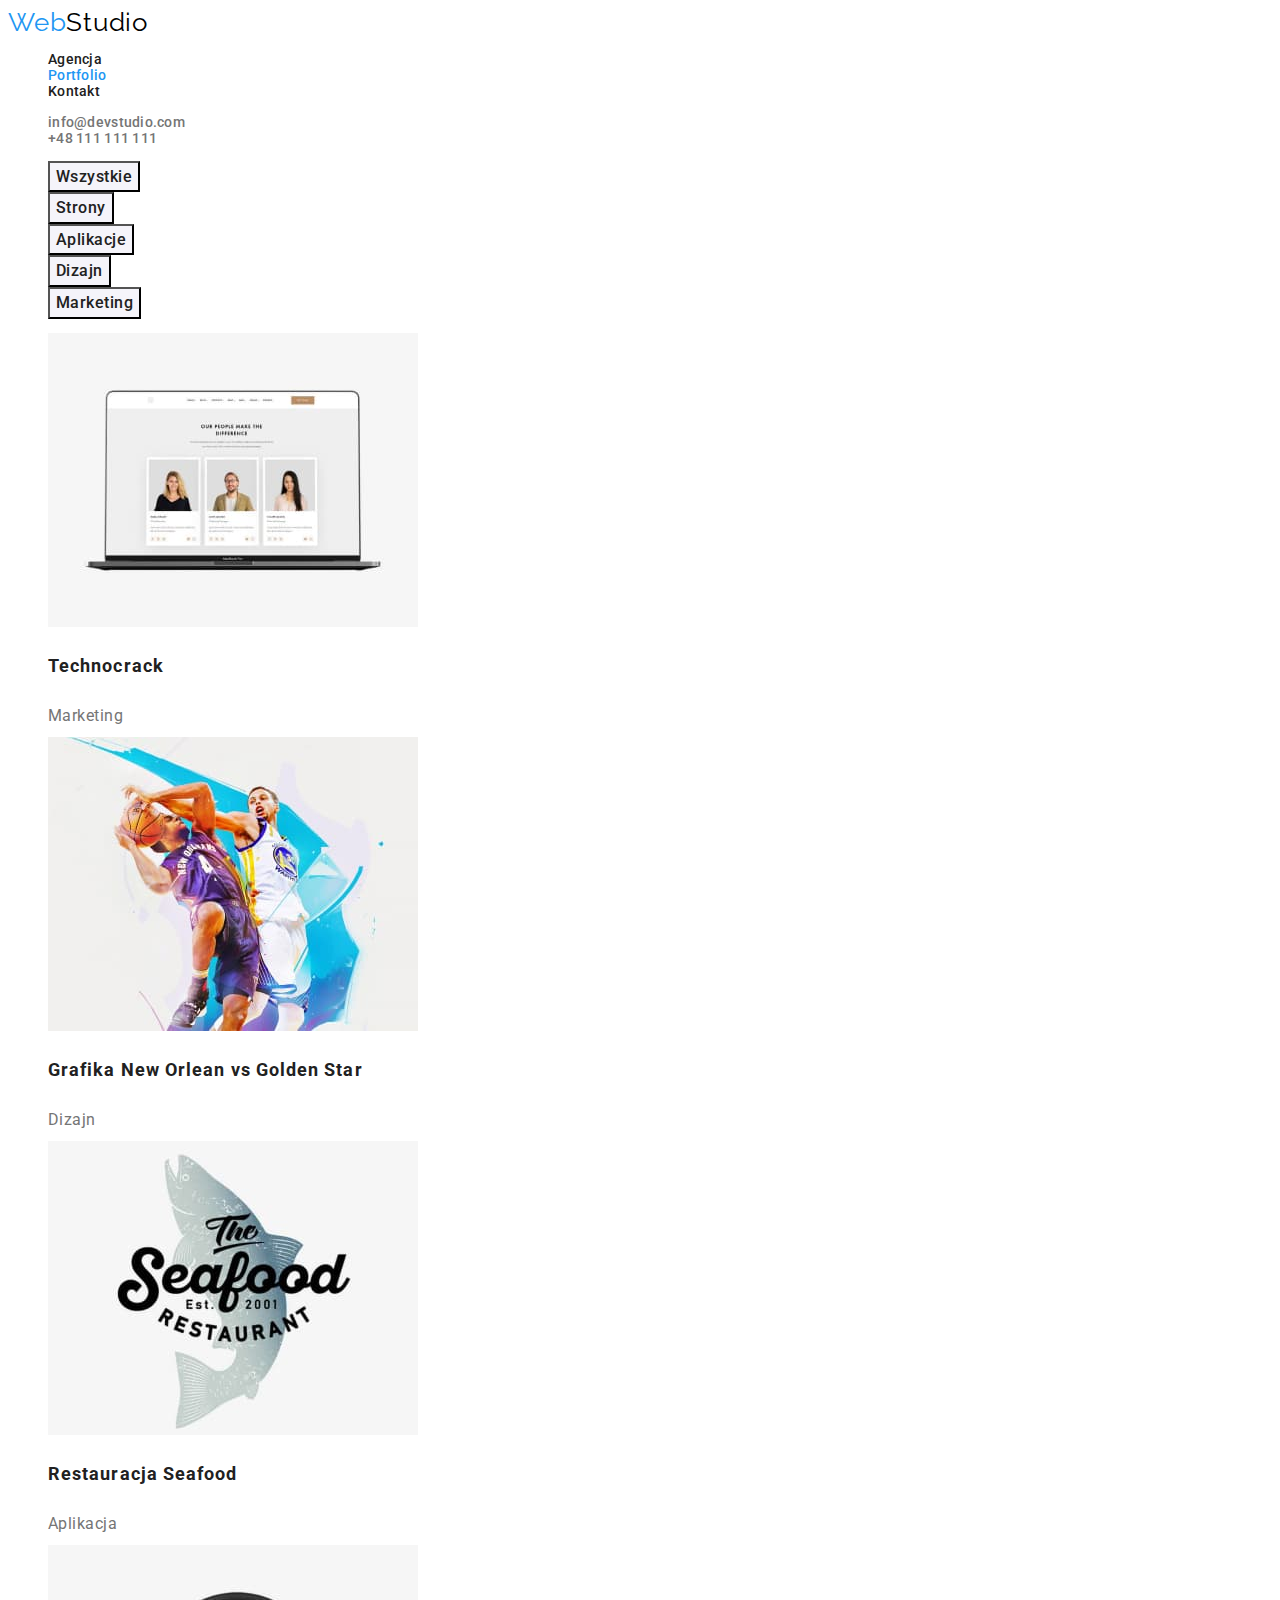
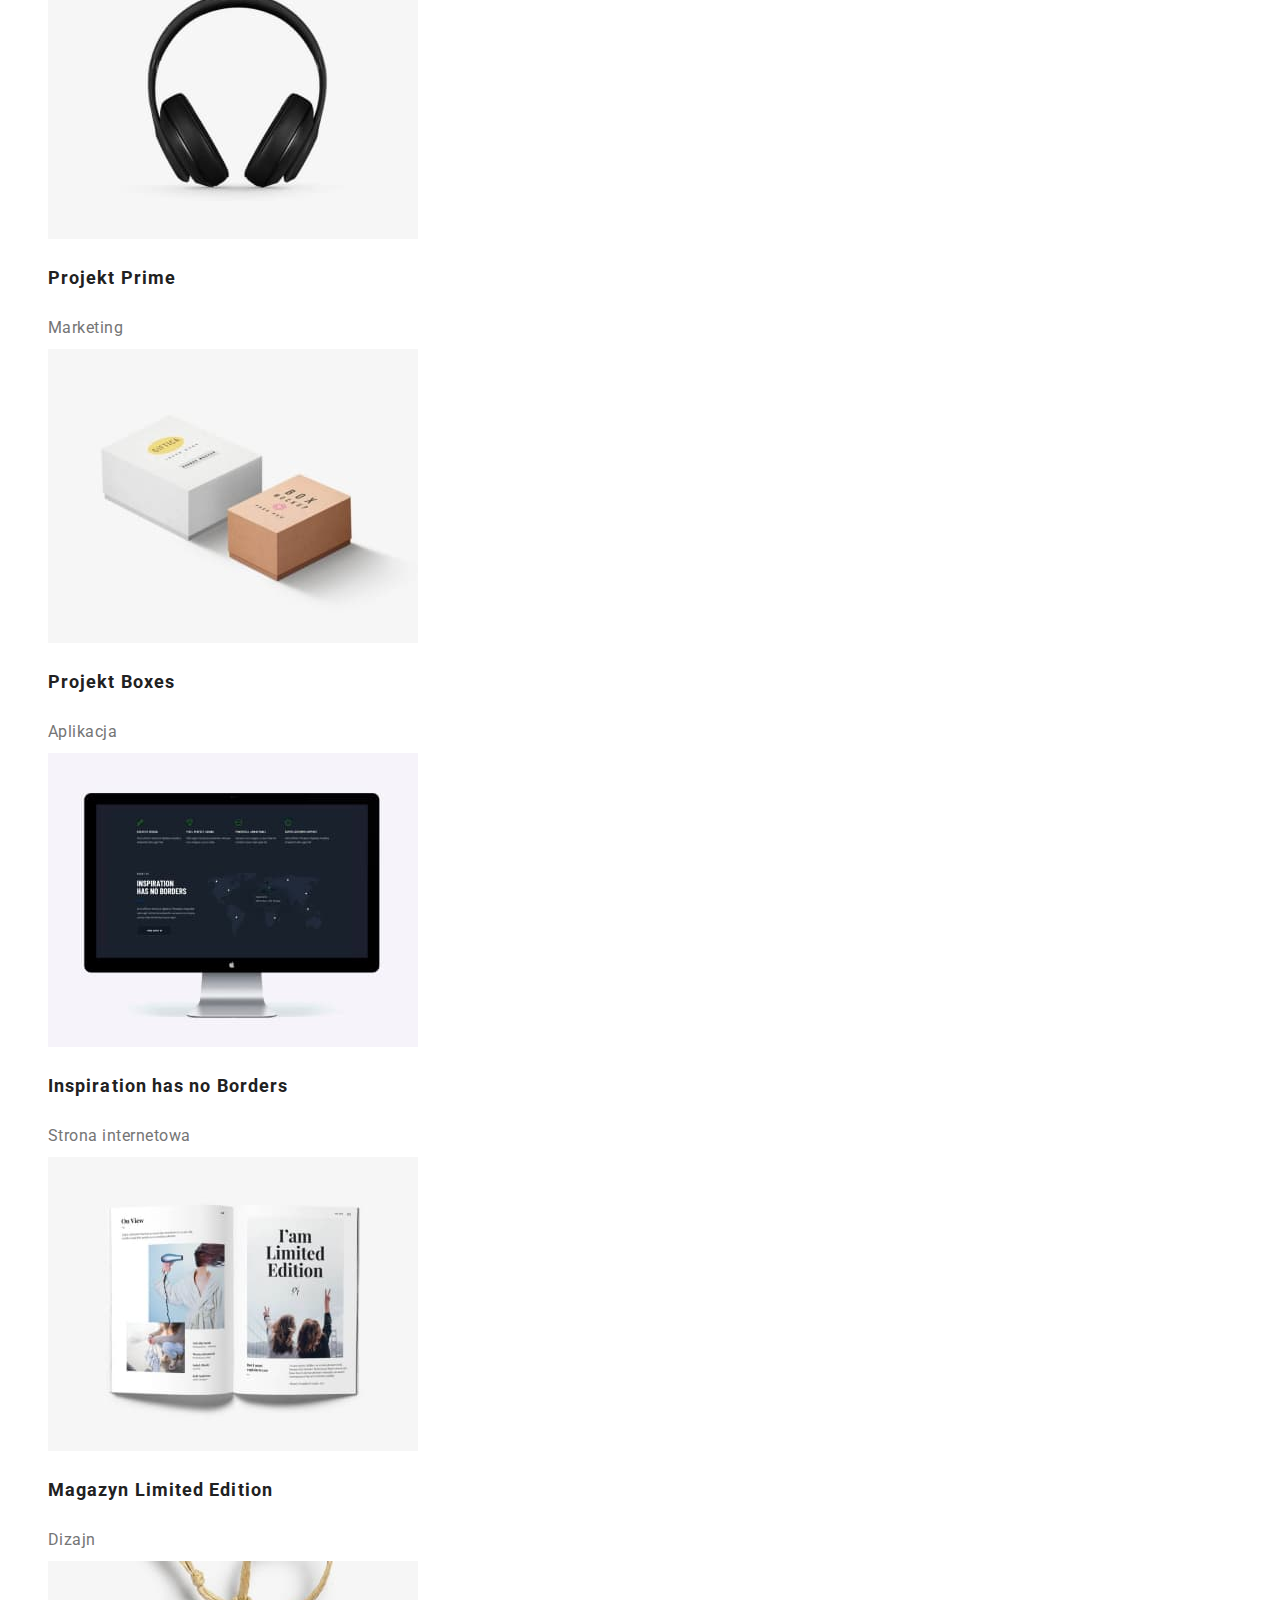
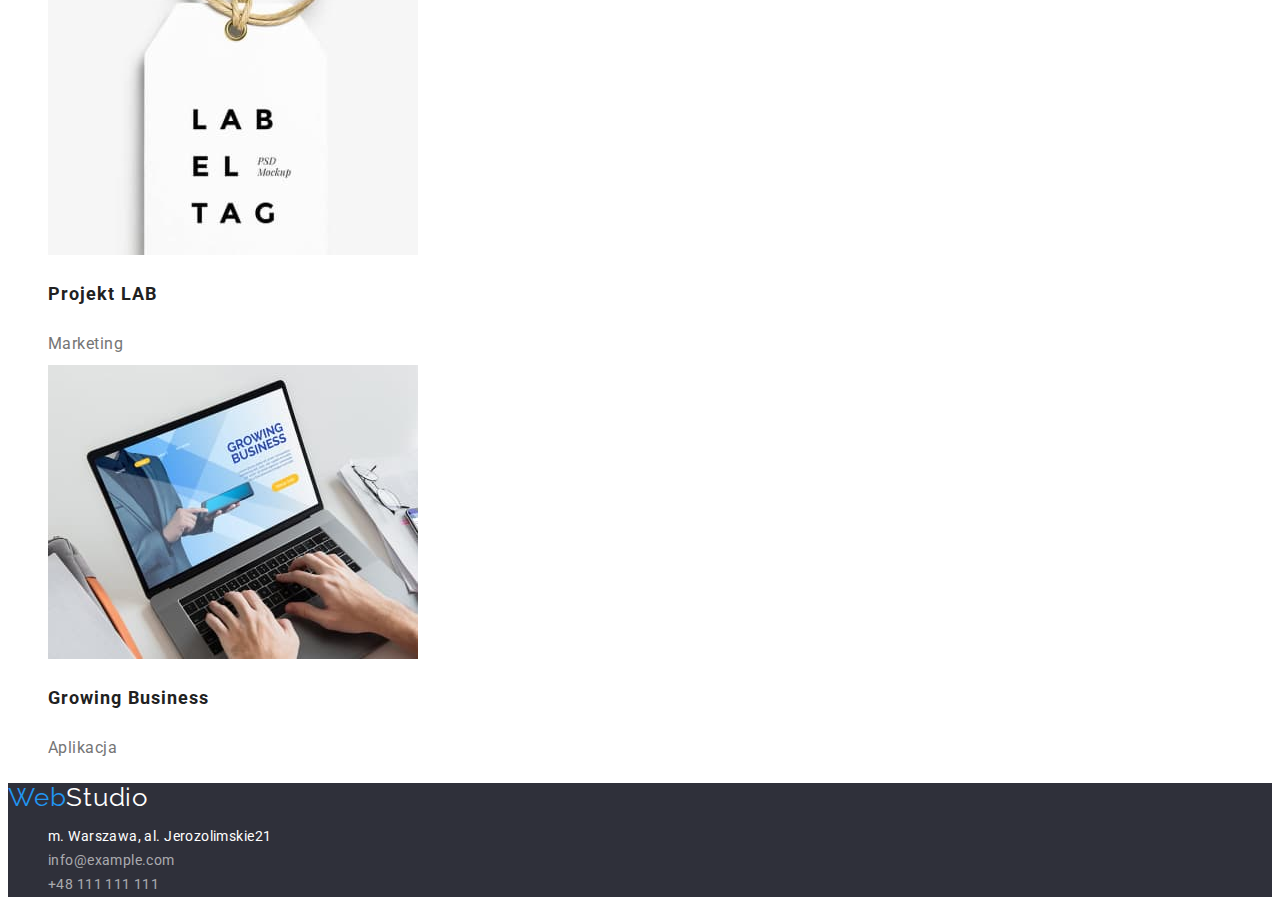
==== portfolio.html @ 355931dd "e" ====
<!DOCTYPE html>
<html lang="pl">
  <head>
    <meta charset="UTF-8" />
    <meta http-equiv="X-UA-Compatible" content="IE=edge" />
    <meta name="viewport" content="width=device-width, initial-scale=1.0" />
    <title>Portfolio</title>
    <link rel="preconnect" href="https://fonts.googleapis.com" />
    <link rel="preconnect" href="https://fonts.gstatic.com" crossorigin />
    <link
      href="https://fonts.googleapis.com/css2?family=Koulen&family=Montserrat:wght@400;700&family=Nothing+You+Could+Do&family=Raleway:wght@700&family=Roboto:wght@400;500;700;900&display=swap"
      rel="stylesheet"
    />
    <link href="./css/styles.css" rel="stylesheet" />
  </head>
  <body>
    <header>
      <a class="links" href="./index.html"
        ><span class="main-card part-one">Web</span
        ><span class="main-card part-two">Studio</span></a
      >
      <nav>
        <ul>
          <li class="list-item">
            <a class="links pages" href="./index.html">Agencja</a>
          </li>
          <li class="list-item">
            <a class="links agency" href="./portfolio.html">Portfolio</a>
          </li>
          <li class="list-item">
            <a class="links pages" href="#">Kontakt</a>
          </li>
        </ul>
      </nav>
      <ul>
        <li class="list-item">
          <a class="links contacts" href="mailto:info@devstudio.com"
            >info@devstudio.com</a
          >
        </li>
        <li class="list-item">
          <a class="links contacts" href="tel:+48111111111">+48 111 111 111</a>
        </li>
      </ul>
    </header>
    <main>
      <h1 class="visually-hidden">WebStudio</h1>
      <section>
        <ul>
          <li class="list-item">
            <button class="secondary-button text" type="button">
              Wszystkie
            </button>
          </li>
          <li class="list-item">
            <button class="secondary-button text" type="button">Strony</button>
          </li>
          <li class="list-item">
            <button class="secondary-button text" type="button">
              Aplikacje
            </button>
          </li>
          <li class="list-item">
            <button class="secondary-button text" type="button">Dizajn</button>
          </li>
          <li class="list-item">
            <button class="secondary-button text" type="button">
              Marketing
            </button>
          </li>
        </ul>

        <ul>
          <li class="secondary-item list-item">
            <img src="./images/IT1.jpg" alt="Laptop" width="370" />
            <h3 class="secondary-description">Technocrack</h3>
            <p class="page-name">Marketing</p>
          </li>
          <li class="secondary-item list-item">
            <img src="./images/IT2.jpg" alt="Koszykarze" width="370" />
            <h3 class="secondary-description">
              Grafika New Orlean vs Golden Star
            </h3>
            <p class="page-name">Dizajn</p>
          </li>
          <li class="secondary-item list-item">
            <img src="./images/IT3.jpg" alt="Logo restauracji" width="370" />
            <h3 class="secondary-description">Restauracja Seafood</h3>
            <p class="page-name">Aplikacja</p>
          </li>
          <li class="secondary-item list-item">
            <img src="./images/IT4.jpg" alt="Słuchawki" width="370" />
            <h3 class="secondary-description">Projekt Prime</h3>
            <p class="page-name">Marketing</p>
          </li>
          <li class="secondary-item list-item">
            <img src="./images/IT5.jpg" alt="Pudełka" width="370" />
            <h3 class="secondary-description">Projekt Boxes</h3>
            <p class="page-name">Aplikacja</p>
          </li>
          <li class="secondary-item list-item">
            <img src="./images/IT6.jpg" alt="Monitor" width="370" />
            <h3 class="secondary-description">Inspiration has no Borders</h3>
            <p class="page-name">Strona internetowa</p>
          </li>
          <li class="secondary-item list-item">
            <img
              src="./images/IT7.jpg"
              alt="Magazyn Limited Edition"
              width="370"
            />
            <h3 class="secondary-description">Magazyn Limited Edition</h3>
            <p class="page-name">Dizajn</p>
          </li>
          <li class="secondary-item list-item">
            <img src="./images/IT8.jpg" alt="Projekt metki" width="370" />
            <h3 class="secondary-description">Projekt LAB</h3>
            <p class="page-name">Marketing</p>
          </li>
          <li class="secondary-item list-item">
            <img src="./images/IT9.jpg" alt="Praca na laptopie" width="370" />
            <h3 class="secondary-description">Growing Business</h3>
            <p class="page-name">Aplikacja</p>
          </li>
        </ul>
      </section>
    </main>
    <footer class="main-footer">
      <a class="links" href="./index.html"
        ><span class="main-card part-one footer-logo">Web</span
        ><span class="main-card part-logo footer-logo">Studio</span></a
      >
      <address>
        <ul>
          <li class="list-item">
            <a
              class="links digits"
              href="https://goo.gl/maps/2fAuvZjree4Hr7bS9"
              target="_blank"
              rel="noopener nofollow"
              >m. Warszawa, al. Jerozolimskie21</a
            >
          </li>
          <li class="list-item">
            <a class="links contact" href="mailto:info@example.com"
              >info@example.com</a
            >
          </li>
          <li class="list-item">
            <a class="links contact" href="tel:+48111111111">+48 111 111 111</a>
          </li>
        </ul>
      </address>
    </footer>
  </body>
</html>
---- css/styles.css ----
:root {
  --background-color: #ffffff;
  --secondary-font-color: #2196f3;
  --main-button-color: #000000;
  --background-button-color: #2196f3;
  --main-text-color: #212121;
  --secondary-text-color: #ffffff;
  --paragraph-text-color: #757575;
  --footer-text-color: rgba(255, 255, 255, 0.6);
  --background-footer-color: #2f303a;
  --buttons-port-color: #f5f4fa;
  --team-background-color: #f5f4fa;

  --main-font: "Roboto", sans-serif;
}
body {
  background-color: var(--background-color, #ffffff);
  font-family: "Roboto", sans-serif;
  color: var(--main-text-color, #212121);
  font-size: 14px;
  letter-spacing: 0.03em;
}
.links {
  text-decoration: none;
}

.main-card {
  font-family: "Raleway", sans-serif;
  font-size: 26px;
  line-height: 1.1;
  letter-spacing: 0.03em;
}

.main-card:hover,
.main-card:focus {
  color: var(--secondary-font-color, #2196f3);
}

.part-one {
  color: var(--secondary-font-color, #2196f3);
}

.part-two {
  color: var(--main-button-color, #000000);
}

.agency {
  color: var(--secondary-font-color, #2196f3);
  font-family: var(--main-font, "Roboto", sans-serif);
  font-weight: 500;
  font-size: 14px;
  line-height: 1.1;
  letter-spacing: 0.02em;
}

.agency:hover,
.agency:focus {
  color: var(--secondary-font-color, #2196f3);
}

.contacts {
  color: var(--paragraph-text-color, #757575);
  font-family: var(--main-font, "Roboto", sans-serif);
  font-weight: 500;
  font-size: 14px;
  line-height: 1.1;
  letter-spacing: 0.02em;
}

.contacts:hover,
.contacts:focus {
  color: var(--secondary-font-color, #2196f3);
}

.pages {
  color: var(--main-text-color, #212121);
  font-family: var(--main-font, "Roboto", sans-serif);
  font-weight: 500;
  font-size: 14px;
  line-height: 1.1;
  letter-spacing: 0.02em;
}

.pages:hover,
.pages:focus {
  color: var(--secondary-font-color, #2196f3);
}

.list-item {
  list-style-type: none;
}

.item {
  background-color: var(--background-color, #ffffff);
  width: 270px;
  height: 368px;
}

.main {
  background-color: var(--background-footer-color, #21303a);
}

.main-header {
  color: var(--secondary-text-color, #ffffff);
  font-weight: 900;
  font-size: 44px;
  line-height: 1.4;
  letter-spacing: 0.06em;
}

.main-button {
  background-color: var(--background-button-color, #2196f3);
  width: 200px;
  height: 50px;
  cursor: pointer;
}

.button-text {
  color: var(--secondary-text-color, #ffffff);
  font-family: var(--main-font, "Roboto", sans-serif);
  font-weight: 700;
  font-size: 16px;
  line-height: 1.9;
  letter-spacing: 0.06em;
}

.button-text:hover,
.button-text:focus {
  color: var(--secondary-font-color, #2196f3);
}

.header {
  color: var(--main-text-color, #212121);
  font-weight: 700;
  font-size: 14px;
  line-height: 1.1;
  letter-spacing: 0.03em;
}

.description {
  color: var(--paragraph-text-color, #757575);
  font-family: var(--main-font, "Roboto", sans-serif);
  font-size: 14px;
  line-height: 1.7;
  letter-spacing: 0.03em;
}

.list-description {
  padding-bottom: 94px;
}

.title {
  color: var(--main-text-color, #212121);
  font-weight: 700;
  font-size: 36px;
  line-height: 1.2;
  letter-spacing: 0.03em;
}

.team {
  background-color: var(--team-background-color, #f5f4fa);
}

.team-members {
  color: var(--main-text-color, #212121);
  font-family: var(--main-font, "Roboto", sans-serif);
  font-weight: 500;
  font-size: 16px;
  line-height: 1.2;
  letter-spacing: 0.03em;
}

.profession {
  color: var(--paragraph-text-color, #757575);
  font-family: var(--main-font, "Roboto", sans-serif);
  font-size: 16px;
  line-height: 1.2;
  letter-spacing: 0.03em;
}

.main-footer {
  background-color: var(--background-footer-color, #2f303a);
}

.part-logo {
  color: var(--secondary-text-color, #ffffff);
}

.digits {
  color: var(--secondary-text-color, #ffffff);
  font-family: var(--main-font, "Roboto", sans-serif);
  font-style: normal;
  font-size: 14px;
  line-height: 1.7;
  letter-spacing: 0.03em;
}

.digits:hover,
.digits:focus {
  color: var(--secondary-font-color, #2196f3);
}

.contact {
  color: var(--footer-text-color, rgba(255, 255, 255, 0.6));
  font-family: var(--main-font, "Roboto", sans-serif);
  font-style: normal;
  font-size: 14px;
  line-height: 1.7;
  letter-spacing: 0.03em;
}

.contact:hover,
.contact:focus {
  color: var(--secondary-font-color, #2196f3);
}

.secondary-button {
  background-color: var(--buttons-port-color, #f5f4fa);
  font-family: var(--main-font, "Roboto", sans-serif);
  font-weight: 500;
  font-size: 16px;
  line-height: 1.6;
  letter-spacing: 0.03em;
  cursor: pointer;
}

.secondary-button:hover,
.secondary-button:focus {
  background-color: var(--background-button-color, #2196f3);
}

.secondary-item {
  background-color: var(--background-color, #ffffff);
  width: 370px;
  height: 404px;
}

.text {
  color: var(--main-text-color, #212121);
}

.text:hover,
.text:focus {
  color: var(--secondary-text-color, #ffffff);
}

.secondary-description {
  color: var(--main-text-color, #212121);
  font-family: var(--main-font, "Roboto", sans-serif);
  font-weight: 700;
  font-size: 18px;
  line-height: 2;
  letter-spacing: 0.06em;
}

.page-name {
  color: var(--paragraph-text-color, #757575);
  font-family: var(--main-font, "Roboto", sans-serif);
  font-size: 16px;
  line-height: 1.7;
  letter-spacing: 0.03em;
}

.visually-hidden {
  position: absolute;
  width: 1px;
  height: 1px;
  margin: -1px;
  border: 0;
  padding: 0;

  white-space: nowrap;
  clip-path: inset(100%);
  clip: rect(0 0 0 0);
  overflow: hidden;
}
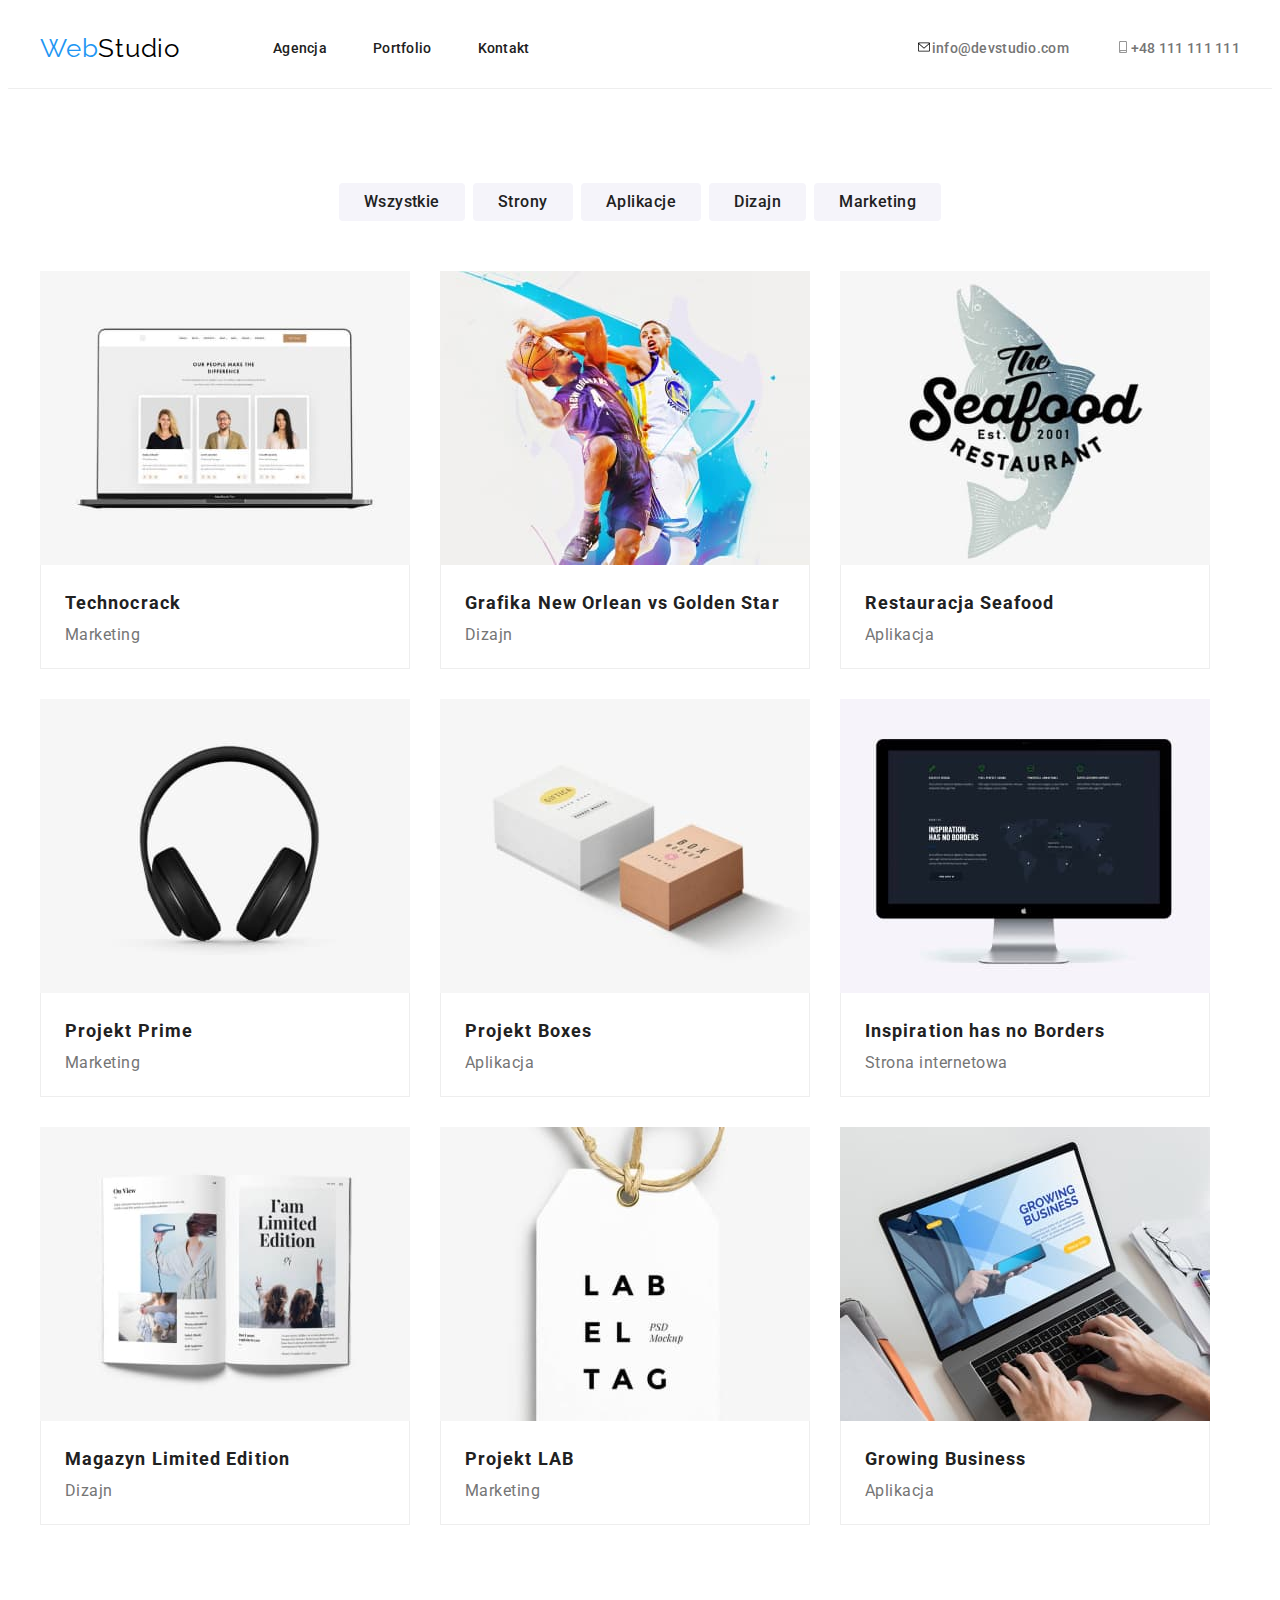
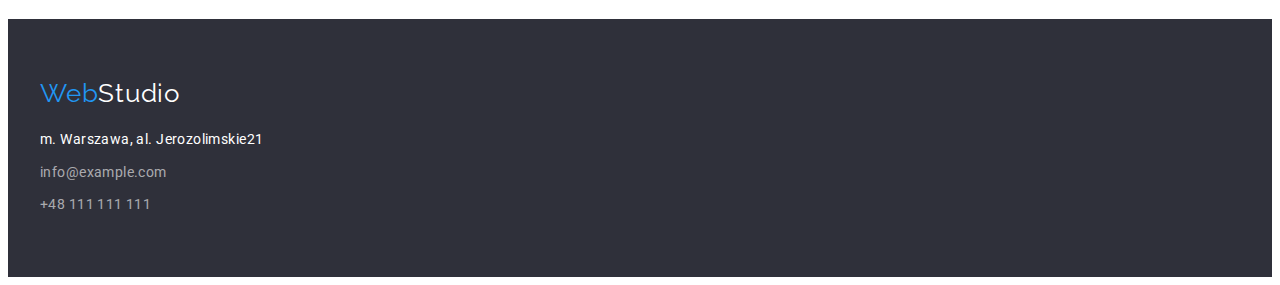
==== commit 55dba9f0: "e" ====
--- a/portfolio.html
+++ b/portfolio.html
@@ -11,146 +11,193 @@
       href="https://fonts.googleapis.com/css2?family=Koulen&family=Montserrat:wght@400;700&family=Nothing+You+Could+Do&family=Raleway:wght@700&family=Roboto:wght@400;500;700;900&display=swap"
       rel="stylesheet"
     />
+    <link
+      rel="stylesheet"
+      href="https://cdnjs.cloudflare.com/ajax/libs/modern-normalize/1.1.0/modern-normalize.min.css"
+      integrity="sha512-wpPYUAdjBVSE4KJnH1VR1HeZfpl1ub8YT/NKx4PuQ5NmX2tKuGu6U/JRp5y+Y8XG2tV+wKQpNHVUX03MfMFn9Q=="
+      crossorigin="anonymous"
+      referrerpolicy="no-referrer"
+    />
     <link href="./css/styles.css" rel="stylesheet" />
   </head>
   <body>
-    <header>
-      <a class="links" href="./index.html"
-        ><span class="main-card part-one">Web</span
-        ><span class="main-card part-two">Studio</span></a
-      >
-      <nav>
-        <ul>
+    <header class="primary-header">
+      <div class="first-header container">
+        <a class="links" href="./index.html"
+          ><span class="main-card part-one">Web</span
+          ><span class="main-card part-two">Studio</span></a
+        >
+        <nav>
+          <ul class="navigation-list">
+            <li class="list-item">
+              <a class="links pages" href="./index.html">Agencja</a>
+            </li>
+            <li class="list-item">
+              <a class="links pages" href="./portfolio.html">Portfolio</a>
+            </li>
+            <li class="list-item">
+              <a class="links pages" href="#">Kontakt</a>
+            </li>
+          </ul>
+        </nav>
+        <ul class="contact-list">
           <li class="list-item">
-            <a class="links pages" href="./index.html">Agencja</a>
+            <a class="links contacts" href="mailto:info@devstudio.com"
+              ><svg width="16" height="12">
+                <use href="./images/icons.svg#icon-envelope"></use></svg
+              >info@devstudio.com</a
+            >
           </li>
           <li class="list-item">
-            <a class="links agency" href="./portfolio.html">Portfolio</a>
-          </li>
-          <li class="list-item">
-            <a class="links pages" href="#">Kontakt</a>
+            <a class="links contacts" href="tel:+48111111111"
+              ><svg width="16" height="12">
+                <use
+                  href="./images/icons.svg#icon-smartphone"
+                  class="contacts"
+                ></use></svg
+              >+48 111 111 111</a
+            >
           </li>
         </ul>
-      </nav>
-      <ul>
-        <li class="list-item">
-          <a class="links contacts" href="mailto:info@devstudio.com"
-            >info@devstudio.com</a
-          >
-        </li>
-        <li class="list-item">
-          <a class="links contacts" href="tel:+48111111111">+48 111 111 111</a>
-        </li>
-      </ul>
+      </div>
     </header>
     <main>
       <h1 class="visually-hidden">WebStudio</h1>
-      <section>
-        <ul>
-          <li class="list-item">
-            <button class="secondary-button text" type="button">
-              Wszystkie
-            </button>
-          </li>
-          <li class="list-item">
-            <button class="secondary-button text" type="button">Strony</button>
-          </li>
-          <li class="list-item">
-            <button class="secondary-button text" type="button">
-              Aplikacje
-            </button>
-          </li>
-          <li class="list-item">
-            <button class="secondary-button text" type="button">Dizajn</button>
-          </li>
-          <li class="list-item">
-            <button class="secondary-button text" type="button">
-              Marketing
-            </button>
-          </li>
-        </ul>
-
-        <ul>
-          <li class="secondary-item list-item">
-            <img src="./images/IT1.jpg" alt="Laptop" width="370" />
-            <h3 class="secondary-description">Technocrack</h3>
-            <p class="page-name">Marketing</p>
-          </li>
-          <li class="secondary-item list-item">
-            <img src="./images/IT2.jpg" alt="Koszykarze" width="370" />
-            <h3 class="secondary-description">
-              Grafika New Orlean vs Golden Star
-            </h3>
-            <p class="page-name">Dizajn</p>
-          </li>
-          <li class="secondary-item list-item">
-            <img src="./images/IT3.jpg" alt="Logo restauracji" width="370" />
-            <h3 class="secondary-description">Restauracja Seafood</h3>
-            <p class="page-name">Aplikacja</p>
-          </li>
-          <li class="secondary-item list-item">
-            <img src="./images/IT4.jpg" alt="Słuchawki" width="370" />
-            <h3 class="secondary-description">Projekt Prime</h3>
-            <p class="page-name">Marketing</p>
-          </li>
-          <li class="secondary-item list-item">
-            <img src="./images/IT5.jpg" alt="Pudełka" width="370" />
-            <h3 class="secondary-description">Projekt Boxes</h3>
-            <p class="page-name">Aplikacja</p>
-          </li>
-          <li class="secondary-item list-item">
-            <img src="./images/IT6.jpg" alt="Monitor" width="370" />
-            <h3 class="secondary-description">Inspiration has no Borders</h3>
-            <p class="page-name">Strona internetowa</p>
-          </li>
-          <li class="secondary-item list-item">
-            <img
-              src="./images/IT7.jpg"
-              alt="Magazyn Limited Edition"
-              width="370"
-            />
-            <h3 class="secondary-description">Magazyn Limited Edition</h3>
-            <p class="page-name">Dizajn</p>
-          </li>
-          <li class="secondary-item list-item">
-            <img src="./images/IT8.jpg" alt="Projekt metki" width="370" />
-            <h3 class="secondary-description">Projekt LAB</h3>
-            <p class="page-name">Marketing</p>
-          </li>
-          <li class="secondary-item list-item">
-            <img src="./images/IT9.jpg" alt="Praca na laptopie" width="370" />
-            <h3 class="secondary-description">Growing Business</h3>
-            <p class="page-name">Aplikacja</p>
-          </li>
-        </ul>
+      <section class="secondary-section">
+        <div class="container">
+          <ul class="button">
+            <li class="list-item">
+              <button class="secondary-button text" type="button">
+                Wszystkie
+              </button>
+            </li>
+            <li class="list-item">
+              <button class="secondary-button text" type="button">
+                Strony
+              </button>
+            </li>
+            <li class="list-item">
+              <button class="secondary-button text" type="button">
+                Aplikacje
+              </button>
+            </li>
+            <li class="list-item">
+              <button class="secondary-button text" type="button">
+                Dizajn
+              </button>
+            </li>
+            <li class="list-item">
+              <button class="secondary-button text" type="button">
+                Marketing
+              </button>
+            </li>
+          </ul>
+          <ul class="section-two">
+            <li class="secondary-item list-item">
+              <img src="./images/IT1.jpg" alt="Laptop" width="370" />
+              <div class="image-infos">
+                <h3 class="secondary-description">Technocrack</h3>
+                <p class="page-name">Marketing</p>
+              </div>
+            </li>
+            <li class="secondary-item list-item">
+              <img src="./images/IT2.jpg" alt="Koszykarze" width="370" />
+              <div class="image-infos">
+                <h3 class="secondary-description">
+                  Grafika New Orlean vs Golden Star
+                </h3>
+                <p class="page-name">Dizajn</p>
+              </div>
+            </li>
+            <li class="secondary-item list-item">
+              <img src="./images/IT3.jpg" alt="Logo restauracji" width="370" />
+              <div class="image-infos">
+                <h3 class="secondary-description">Restauracja Seafood</h3>
+                <p class="page-name">Aplikacja</p>
+              </div>
+            </li>
+            <li class="secondary-item list-item">
+              <img src="./images/IT4.jpg" alt="Słuchawki" width="370" />
+              <div class="image-infos">
+                <h3 class="secondary-description">Projekt Prime</h3>
+                <p class="page-name">Marketing</p>
+              </div>
+            </li>
+            <li class="secondary-item list-item">
+              <img src="./images/IT5.jpg" alt="Pudełka" width="370" />
+              <div class="image-infos">
+                <h3 class="secondary-description">Projekt Boxes</h3>
+                <p class="page-name">Aplikacja</p>
+              </div>
+            </li>
+            <li class="secondary-item list-item">
+              <img src="./images/IT6.jpg" alt="Monitor" width="370" />
+              <div class="image-infos">
+                <h3 class="secondary-description">
+                  Inspiration has no Borders
+                </h3>
+                <p class="page-name">Strona internetowa</p>
+              </div>
+            </li>
+            <li class="secondary-item list-item">
+              <img
+                src="./images/IT7.jpg"
+                alt="Magazyn Limited Edition"
+                width="370"
+              />
+              <div class="image-infos">
+                <h3 class="secondary-description">Magazyn Limited Edition</h3>
+                <p class="page-name">Dizajn</p>
+              </div>
+            </li>
+            <li class="secondary-item list-item">
+              <img src="./images/IT8.jpg" alt="Projekt metki" width="370" />
+              <div class="image-infos">
+                <h3 class="secondary-description">Projekt LAB</h3>
+                <p class="page-name">Marketing</p>
+              </div>
+            </li>
+            <li class="secondary-item list-item">
+              <img src="./images/IT9.jpg" alt="Praca na laptopie" width="370" />
+              <div class="image-infos">
+                <h3 class="secondary-description">Growing Business</h3>
+                <p class="page-name">Aplikacja</p>
+              </div>
+            </li>
+          </ul>
+        </div>
       </section>
     </main>
     <footer class="main-footer">
-      <a class="links" href="./index.html"
-        ><span class="main-card part-one footer-logo">Web</span
-        ><span class="main-card part-logo footer-logo">Studio</span></a
-      >
-      <address>
-        <ul>
-          <li class="list-item">
-            <a
-              class="links digits"
-              href="https://goo.gl/maps/2fAuvZjree4Hr7bS9"
-              target="_blank"
-              rel="noopener nofollow"
-              >m. Warszawa, al. Jerozolimskie21</a
-            >
-          </li>
-          <li class="list-item">
-            <a class="links contact" href="mailto:info@example.com"
-              >info@example.com</a
-            >
-          </li>
-          <li class="list-item">
-            <a class="links contact" href="tel:+48111111111">+48 111 111 111</a>
-          </li>
-        </ul>
-      </address>
+      <div class="container">
+        <a class="links" href="./index.html"
+          ><span class="main-card part-one footer-logo">Web</span
+          ><span class="main-card part-logo footer-logo">Studio</span></a
+        >
+        <address>
+          <ul class="address">
+            <li class="address-item">
+              <a
+                class="links digits"
+                href="https://goo.gl/maps/2fAuvZjree4Hr7bS9"
+                target="_blank"
+                rel="noopener nofollow"
+                >m. Warszawa, al. Jerozolimskie21</a
+              >
+            </li>
+            <li class="address-item">
+              <a class="links contact" href="mailto:info@example.com"
+                >info@example.com</a
+              >
+            </li>
+            <li class="address-item">
+              <a class="links contact" href="tel:+48111111111"
+                >+48 111 111 111</a
+              >
+            </li>
+          </ul>
+        </address>
+      </div>
     </footer>
   </body>
 </html>
--- a/css/styles.css
+++ b/css/styles.css
@@ -44,46 +44,60 @@
   color: var(--main-button-color, #000000);
 }
 
-.agency {
-  color: var(--secondary-font-color, #2196f3);
+.contacts {
+  color: var(--paragraph-text-color, #757575);
   font-family: var(--main-font, "Roboto", sans-serif);
   font-weight: 500;
   font-size: 14px;
   line-height: 1.1;
   letter-spacing: 0.02em;
-}
-
-.agency:hover,
-.agency:focus {
-  color: var(--secondary-font-color, #2196f3);
-}
-
-.contacts {
-  color: var(--paragraph-text-color, #757575);
+  flex-direction: row;
+  align-items: center;
+}
+
+.contacts:hover,
+.contacts:focus {
+  color: var(--secondary-font-color, #2196f3);
+}
+
+.pages {
+  color: var(--main-text-color, #212121);
   font-family: var(--main-font, "Roboto", sans-serif);
   font-weight: 500;
   font-size: 14px;
   line-height: 1.1;
   letter-spacing: 0.02em;
-}
-
-.contacts:hover,
-.contacts:focus {
-  color: var(--secondary-font-color, #2196f3);
-}
-
-.pages {
-  color: var(--main-text-color, #212121);
-  font-family: var(--main-font, "Roboto", sans-serif);
-  font-weight: 500;
-  font-size: 14px;
-  line-height: 1.1;
-  letter-spacing: 0.02em;
+  gap: 32px;
 }
 
 .pages:hover,
-.pages:focus {
-  color: var(--secondary-font-color, #2196f3);
+.pages:focus,
+.pages:active {
+  color: var(--secondary-font-color, #2196f3);
+}
+
+.navigation-list {
+  display: flex;
+  flex-direction: row;
+  gap: 46px;
+  margin: 0;
+  padding: 0;
+}
+
+.contact-list {
+  display: flex;
+  flex-direction: row;
+  gap: 46px;
+  margin: 0;
+  padding: 0;
+  margin-left: auto;
+}
+
+.features-list {
+  display: flex;
+  gap: 30px;
+  margin: 0;
+  padding: 0;
 }
 
 .list-item {
@@ -93,11 +107,16 @@
 .item {
   background-color: var(--background-color, #ffffff);
   width: 270px;
-  height: 368px;
+  box-shadow: 0px 1px 3px rgba(0, 0, 0, 0.12), 0px 1px 1px rgba(0, 0, 0, 0.14),
+    0px 2px 1px rgba(0, 0, 0, 0.2);
+  border-radius: 0px 0px 4px 4px;
 }
 
 .main {
   background-color: var(--background-footer-color, #21303a);
+  padding: 200px 0;
+  text-align: center;
+  background-image: url(background-image.jpg);
 }
 
 .main-header {
@@ -106,13 +125,24 @@
   font-size: 44px;
   line-height: 1.4;
   letter-spacing: 0.06em;
+  width: 696px;
+  text-align: center;
+  margin: 0 auto;
+  margin-bottom: 30px;
 }
 
 .main-button {
   background-color: var(--background-button-color, #2196f3);
-  width: 200px;
+  min-width: 200px;
   height: 50px;
   cursor: pointer;
+  border: none;
+  border-radius: 4px;
+}
+
+.main-button:hover,
+.main-button:focus {
+  background-color: var(--buttons-port-color, #f5f4fa);
 }
 
 .button-text {
@@ -126,7 +156,7 @@
 
 .button-text:hover,
 .button-text:focus {
-  color: var(--secondary-font-color, #2196f3);
+  color: var(--main-text-color, #212121);
 }
 
 .header {
@@ -135,6 +165,8 @@
   font-size: 14px;
   line-height: 1.1;
   letter-spacing: 0.03em;
+  margin-bottom: 10px;
+  text-transform: uppercase;
 }
 
 .description {
@@ -146,7 +178,14 @@
 }
 
 .list-description {
-  padding-bottom: 94px;
+  display: flex;
+  flex-direction: column;
+  gap: 30px;
+  padding: 94px;
+}
+
+.main-description {
+  padding-top: 89px;
 }
 
 .title {
@@ -155,10 +194,13 @@
   font-size: 36px;
   line-height: 1.2;
   letter-spacing: 0.03em;
+  margin-bottom: 50px;
+  text-align: center;
 }
 
 .team {
   background-color: var(--team-background-color, #f5f4fa);
+  padding: 94px 0;
 }
 
 .team-members {
@@ -168,6 +210,8 @@
   font-size: 16px;
   line-height: 1.2;
   letter-spacing: 0.03em;
+  text-align: center;
+  margin-bottom: 10px;
 }
 
 .profession {
@@ -176,10 +220,20 @@
   font-size: 16px;
   line-height: 1.2;
   letter-spacing: 0.03em;
+  text-align: center;
+}
+
+.image-infos {
+  flex-direction: column;
+  justify-content: space-evenly;
+  padding: 20px 24px;
+  border: 1px solid #eeeeee;
+  border-top: 0;
 }
 
 .main-footer {
   background-color: var(--background-footer-color, #2f303a);
+  padding: 60px 0;
 }
 
 .part-logo {
@@ -193,6 +247,8 @@
   font-size: 14px;
   line-height: 1.7;
   letter-spacing: 0.03em;
+  margin-bottom: 9px;
+  margin-top: 20px;
 }
 
 .digits:hover,
@@ -207,6 +263,7 @@
   font-size: 14px;
   line-height: 1.7;
   letter-spacing: 0.03em;
+  margin-bottom: 9px;
 }
 
 .contact:hover,
@@ -222,6 +279,21 @@
   line-height: 1.6;
   letter-spacing: 0.03em;
   cursor: pointer;
+  border: none;
+  padding: 6px 25px;
+  border-radius: 4px;
+}
+
+.button {
+  display: flex;
+  flex-direction: row;
+  border-radius: 4px;
+  justify-content: center;
+  align-items: center;
+  gap: 8px;
+  margin: 0;
+  padding: 0;
+  margin-bottom: 50px;
 }
 
 .secondary-button:hover,
@@ -230,9 +302,7 @@
 }
 
 .secondary-item {
-  background-color: var(--background-color, #ffffff);
   width: 370px;
-  height: 404px;
 }
 
 .text {
@@ -251,6 +321,7 @@
   font-size: 18px;
   line-height: 2;
   letter-spacing: 0.06em;
+  text-align: start;
 }
 
 .page-name {
@@ -259,6 +330,7 @@
   font-size: 16px;
   line-height: 1.7;
   letter-spacing: 0.03em;
+  text-align: start;
 }
 
 .visually-hidden {
@@ -274,3 +346,76 @@
   clip: rect(0 0 0 0);
   overflow: hidden;
 }
+
+.container {
+  width: 1200px;
+  margin: 0 auto;
+  padding: 0 15px;
+}
+
+h1,
+h2,
+h3,
+h4,
+h5,
+h6,
+p {
+  margin: 0;
+  justify-content: center;
+}
+
+img {
+  display: block;
+  max-width: 100%;
+  height: auto;
+}
+
+.section {
+  padding-top: 94px;
+  padding-bottom: 94px;
+}
+
+.section-two {
+  display: flex;
+  flex-wrap: wrap;
+  gap: 30px;
+  margin: 0;
+  padding: 0;
+}
+
+.first-header {
+  height: 80px;
+
+  display: flex;
+  align-items: center;
+}
+
+.primary-header {
+  border-bottom: 1px solid #21212113;
+}
+
+nav {
+  margin-left: 93px;
+}
+
+address {
+  margin-top: 20px;
+}
+
+.address {
+  margin: 0;
+  padding: 0;
+  list-style: none;
+}
+
+.address-item:not(:last-child) {
+  margin-bottom: 9px;
+}
+
+.secondary-section {
+  padding: 94px 0px;
+}
+
+.icons {
+  display: flex;
+}
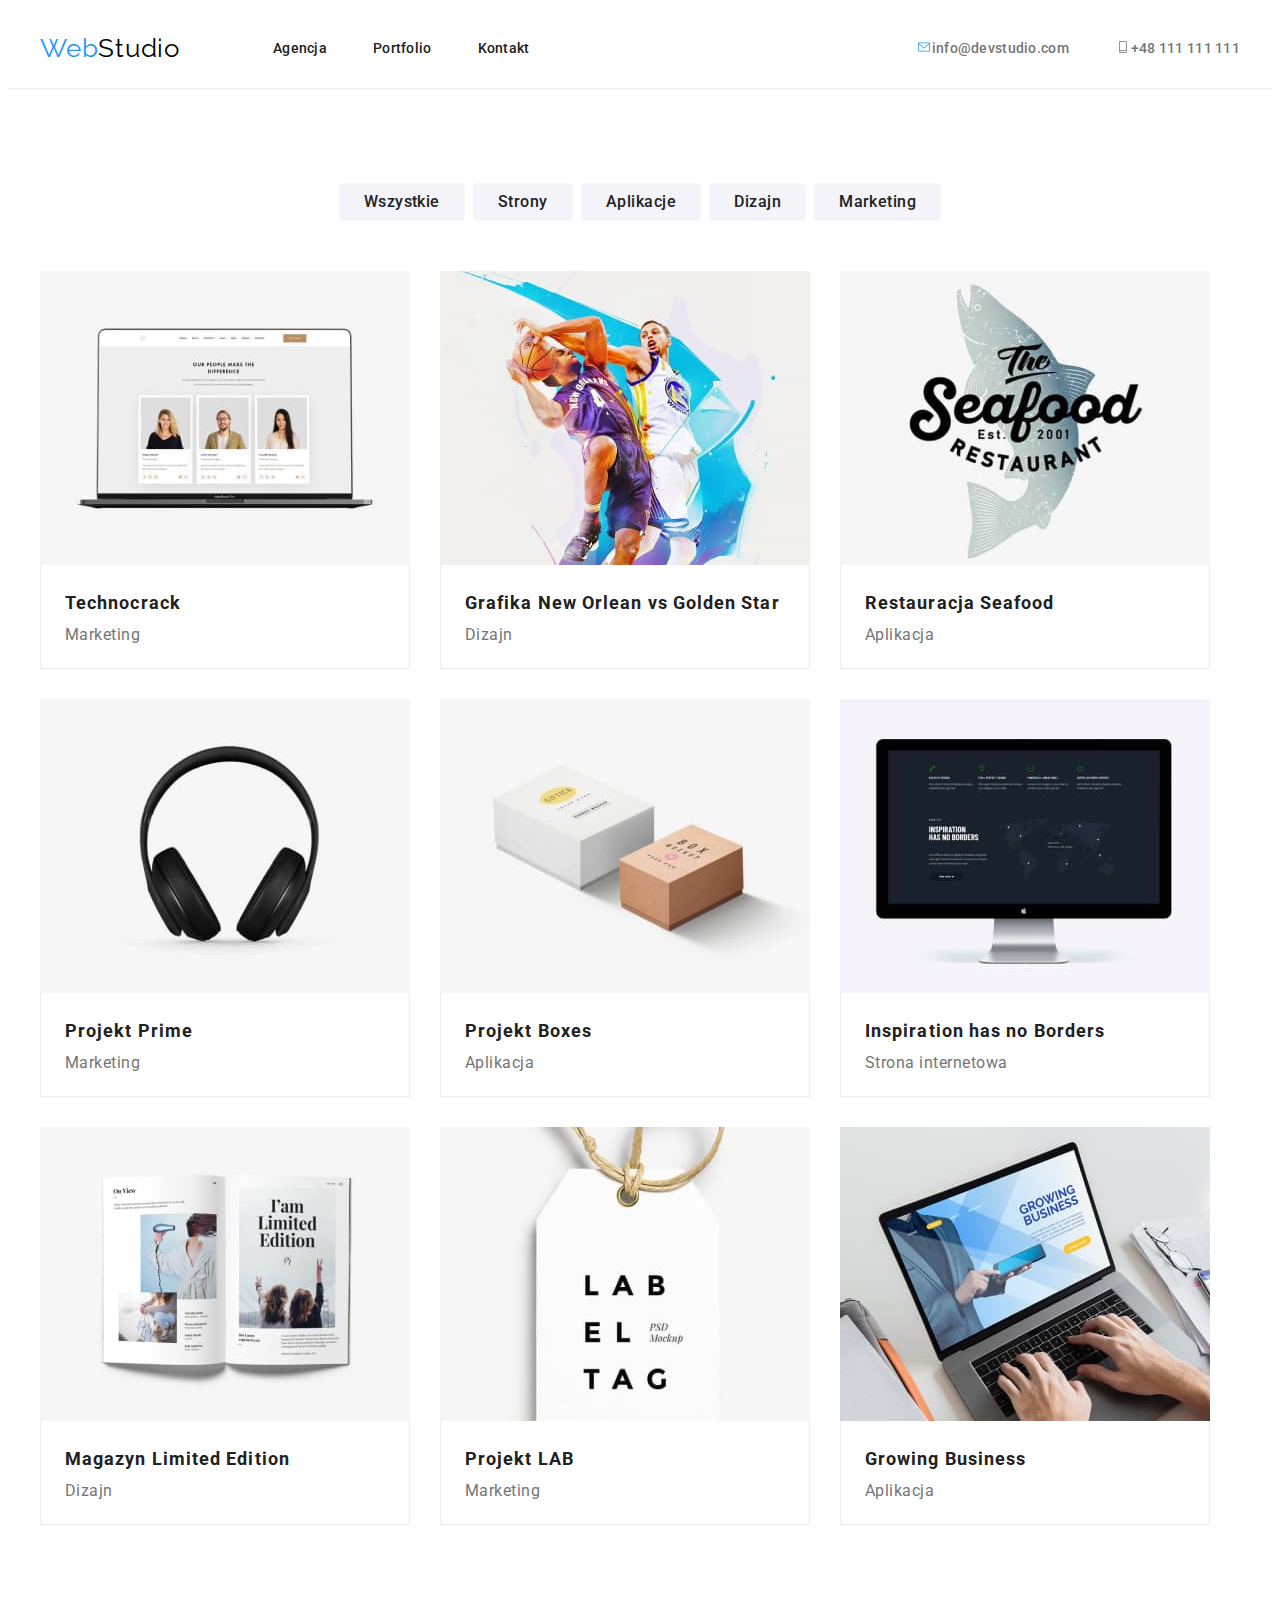
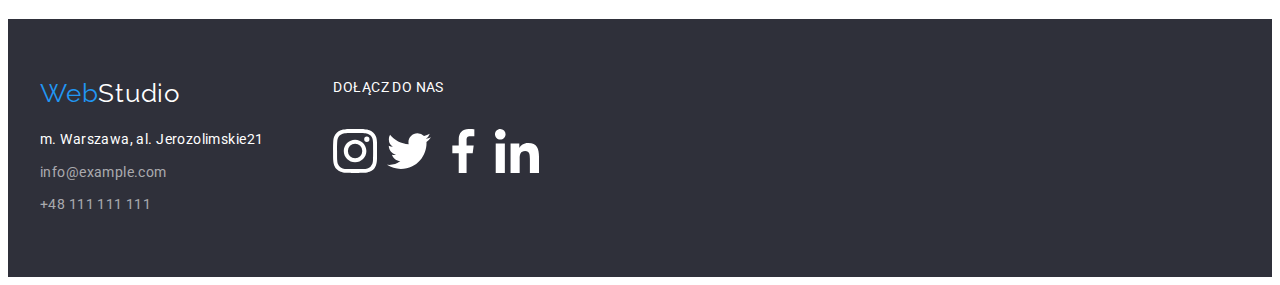
==== commit 640c758d: "e" ====
--- a/portfolio.html
+++ b/portfolio.html
@@ -169,34 +169,65 @@
       </section>
     </main>
     <footer class="main-footer">
-      <div class="container">
-        <a class="links" href="./index.html"
-          ><span class="main-card part-one footer-logo">Web</span
-          ><span class="main-card part-logo footer-logo">Studio</span></a
-        >
-        <address>
-          <ul class="address">
-            <li class="address-item">
-              <a
-                class="links digits"
-                href="https://goo.gl/maps/2fAuvZjree4Hr7bS9"
-                target="_blank"
-                rel="noopener nofollow"
-                >m. Warszawa, al. Jerozolimskie21</a
-              >
-            </li>
-            <li class="address-item">
-              <a class="links contact" href="mailto:info@example.com"
-                >info@example.com</a
-              >
-            </li>
-            <li class="address-item">
-              <a class="links contact" href="tel:+48111111111"
-                >+48 111 111 111</a
-              >
-            </li>
-          </ul>
-        </address>
+      <div class="container media">
+        <div>
+          <a class="links" href="./index.html"
+            ><span class="main-card part-one footer-logo">Web</span
+            ><span class="main-card part-logo footer-logo">Studio</span></a
+          >
+          <address>
+            <ul class="address">
+              <li class="address-item">
+                <a
+                  class="links digits"
+                  href="https://goo.gl/maps/2fAuvZjree4Hr7bS9"
+                  target="_blank"
+                  rel="noopener nofollow"
+                  >m. Warszawa, al. Jerozolimskie21</a
+                >
+              </li>
+              <li class="address-item">
+                <a class="links contact" href="mailto:info@example.com"
+                  >info@example.com</a
+                >
+              </li>
+              <li class="address-item">
+                <a class="links contact" href="tel:+48111111111"
+                  >+48 111 111 111</a
+                >
+              </li>
+            </ul>
+          </address>
+        </div>
+        <div class="social">
+          <p class="join-us">Dołącz do nas</p>
+          <ul class="list-item media-list">
+            <li>
+              <a href="#"
+                ><svg width="44" height="44">
+                  <use href="./images/icons.svg#icon-instagram-2"></use></svg
+              ></a>
+            </li>
+            <li>
+              <a href="#"
+                ><svg width="44" height="44">
+                  <use href="./images/icons.svg#icon-twitter-1"></use></svg
+              ></a>
+            </li>
+            <li>
+              <a href="#"
+                ><svg width="44" height="44">
+                  <use href="./images/icons.svg#icon-facebook-1"></use></svg
+              ></a>
+            </li>
+            <li>
+              <a href="#"
+                ><svg width="44" height="44">
+                  <use href="./images/icons.svg#icon-linkedin-1"></use></svg
+              ></a>
+            </li>
+          </ul>
+        </div>
       </div>
     </footer>
   </body>
--- a/css/styles.css
+++ b/css/styles.css
@@ -299,10 +299,17 @@
 .secondary-button:hover,
 .secondary-button:focus {
   background-color: var(--background-button-color, #2196f3);
+  box-shadow: 0 4px 4px 0 rgba(0, 0, 0, 0.25);
 }
 
 .secondary-item {
   width: 370px;
+  cursor: pointer;
+}
+
+.secondary-item:hover,
+.secondary-item:focus {
+  box-shadow: 0 4px 4px 0 rgba(0, 0, 0, 0.25);
 }
 
 .text {
@@ -416,6 +423,51 @@
   padding: 94px 0px;
 }
 
+.icon {
+  background-color: #f5f4fa;
+  justify-content: center;
+  padding: 25px 100px;
+  gap: 30px;
+  margin-bottom: 30px;
+  border-radius: 4px;
+}
+
 .icons {
   display: flex;
-}
+  gap: 10px;
+}
+
+.icons:hover,
+.icons:focus {
+  color: var(--background-button-color, #2196f3);
+}
+
+.clients {
+  display: flex;
+  justify-content: center;
+  align-content: center;
+  gap: 30px;
+}
+
+.join-us {
+  color: #ffffff;
+  text-transform: uppercase;
+
+  font-family: var(--main-font "Roboto", sans-serif);
+}
+
+.media {
+  display: flex;
+}
+
+.social {
+  justify-content: center;
+  display: inline;
+  margin-left: 70px;
+}
+
+.media-list {
+  display: flex;
+  padding: 20px 0;
+  gap: 10px;
+}
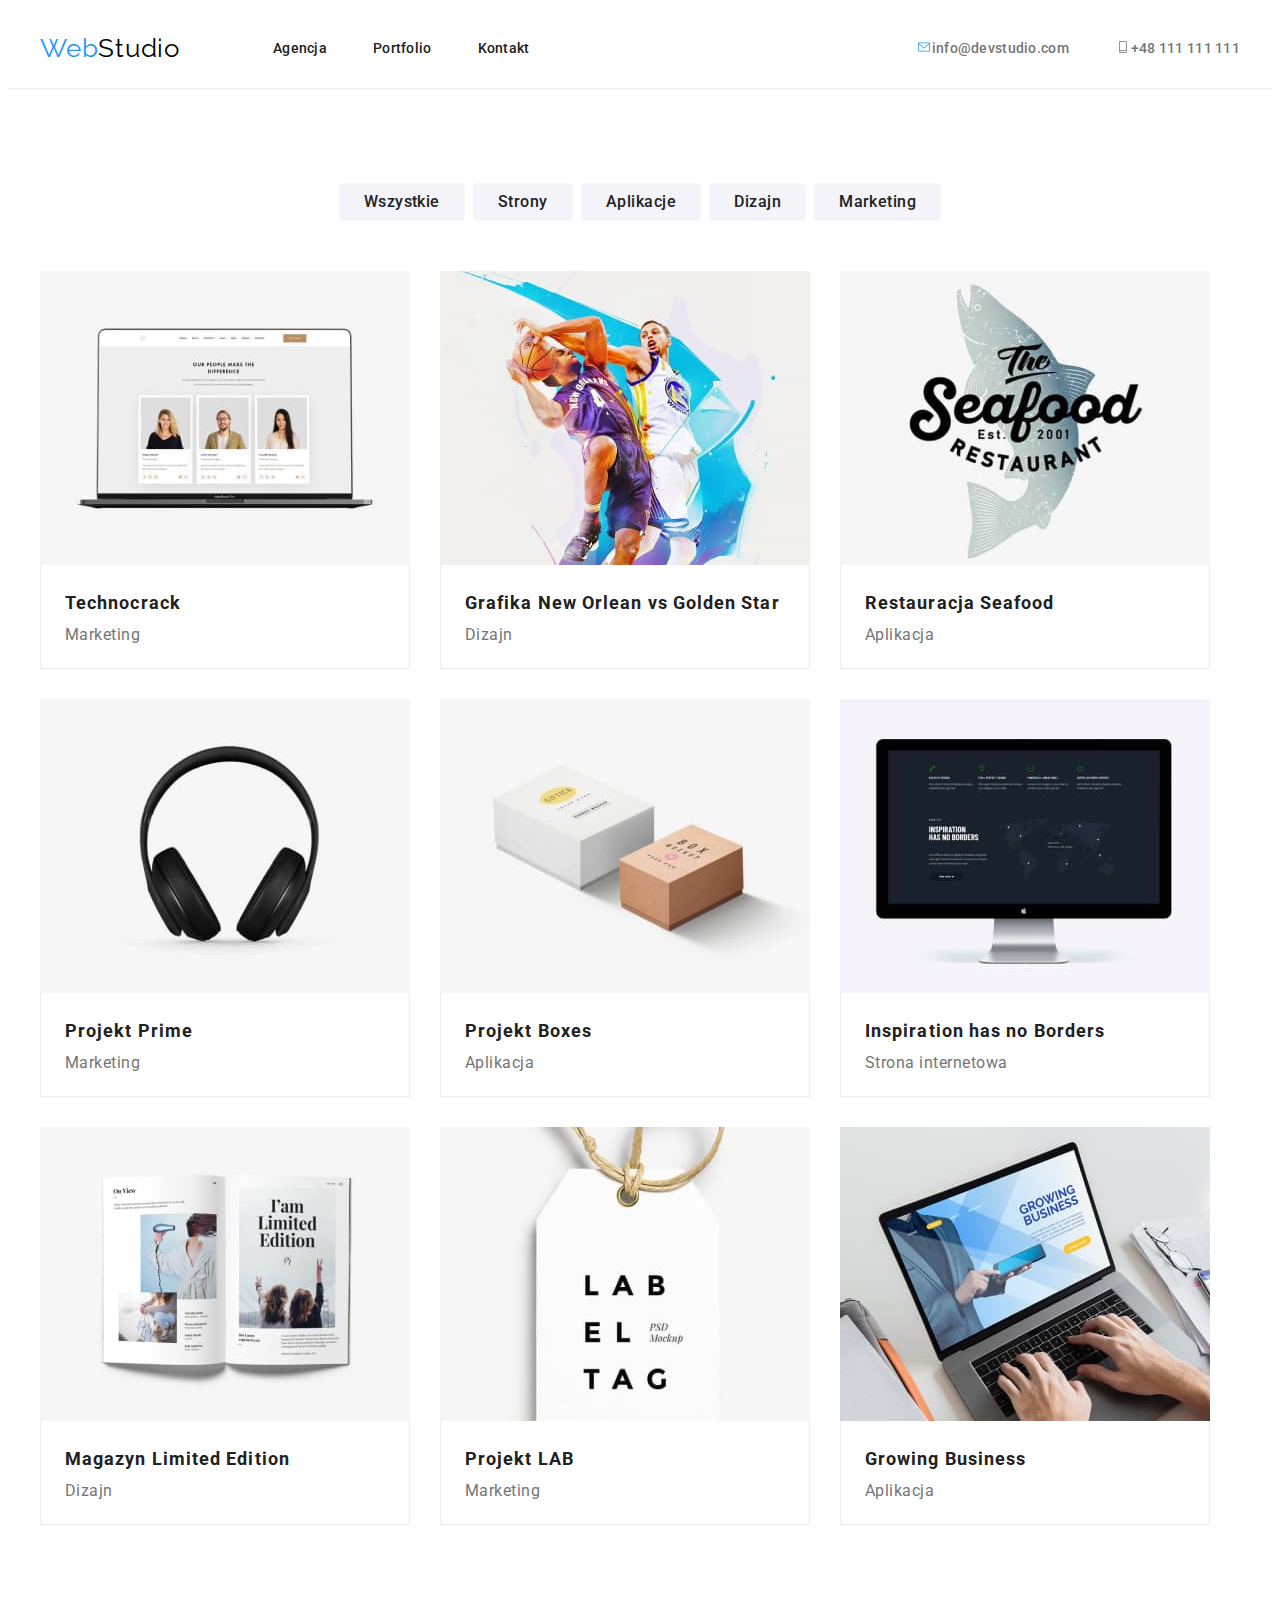
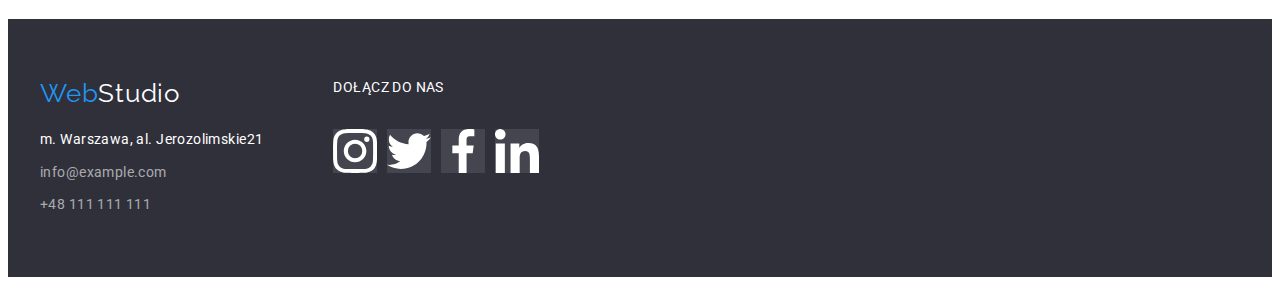
==== commit fce3651d: "e" ====
--- a/portfolio.html
+++ b/portfolio.html
@@ -205,25 +205,49 @@
             <li>
               <a href="#"
                 ><svg width="44" height="44">
-                  <use href="./images/icons.svg#icon-instagram-2"></use></svg
-              ></a>
-            </li>
-            <li>
-              <a href="#"
-                ><svg width="44" height="44">
-                  <use href="./images/icons.svg#icon-twitter-1"></use></svg
-              ></a>
-            </li>
-            <li>
-              <a href="#"
-                ><svg width="44" height="44">
-                  <use href="./images/icons.svg#icon-facebook-1"></use></svg
-              ></a>
-            </li>
-            <li>
-              <a href="#"
-                ><svg width="44" height="44">
-                  <use href="./images/icons.svg#icon-linkedin-1"></use></svg
+                  <use href="./images/icons.svg#icon-instagram-2"></use>
+                  <circle
+                    r="100"
+                    fill="rgba(255, 255, 255, 0.1)"
+                    stroke="#2a2a2a"
+                    stroke-width="4"
+                  /></svg
+              ></a>
+            </li>
+            <li>
+              <a href="#"
+                ><svg width="44" height="44">
+                  <use href="./images/icons.svg#icon-twitter-1"></use>
+                  <circle
+                    r="100"
+                    fill="rgba(255, 255, 255, 0.1)"
+                    stroke="#2a2a2a"
+                    stroke-width="4"
+                  /></svg
+              ></a>
+            </li>
+            <li>
+              <a href="#"
+                ><svg width="44" height="44">
+                  <use href="./images/icons.svg#icon-facebook-1"></use>
+                  <circle
+                    r="100"
+                    fill="rgba(255, 255, 255, 0.1)"
+                    stroke="#2a2a2a"
+                    stroke-width="4"
+                  /></svg
+              ></a>
+            </li>
+            <li>
+              <a href="#"
+                ><svg width="44" height="44">
+                  <use href="./images/icons.svg#icon-linkedin-1"></use>
+                  <circle
+                    r="100"
+                    fill="rgba(255, 255, 255, 0.1)"
+                    stroke="#2a2a2a"
+                    stroke-width="4"
+                  /></svg
               ></a>
             </li>
           </ul>
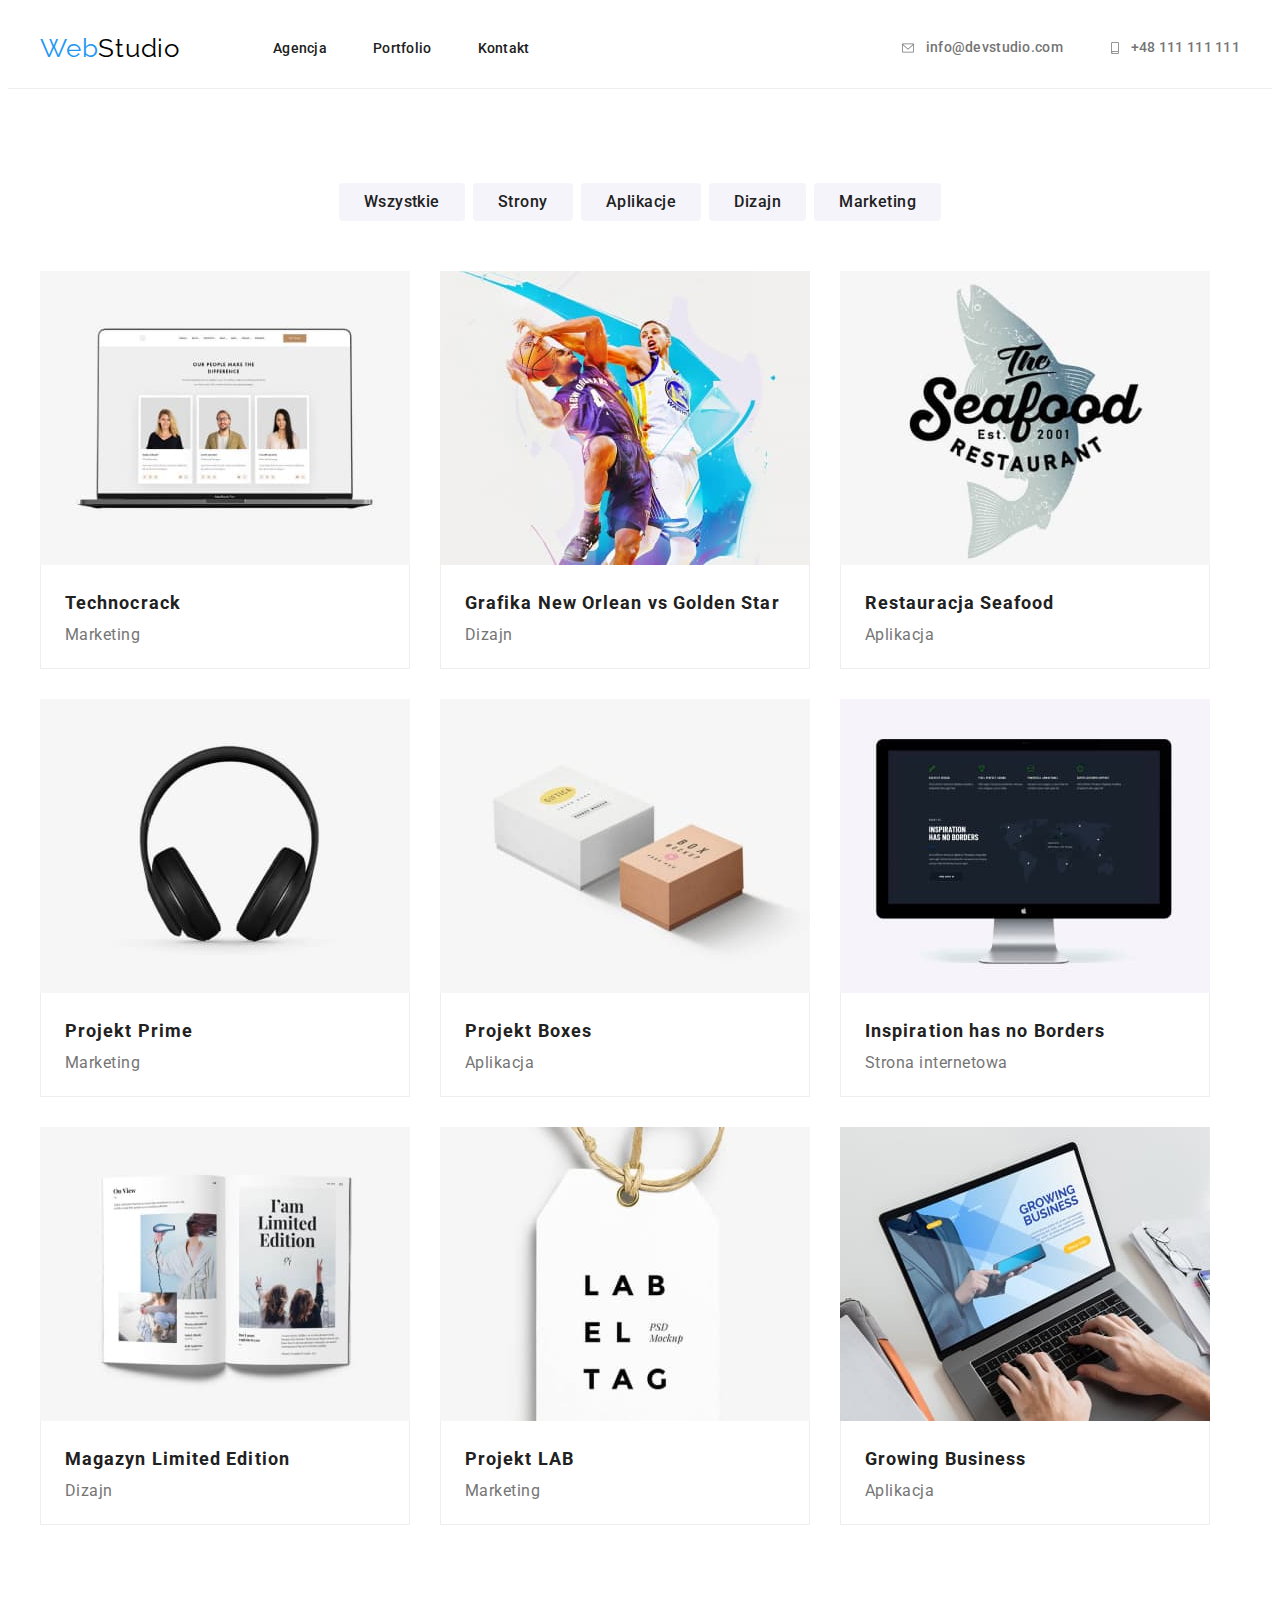
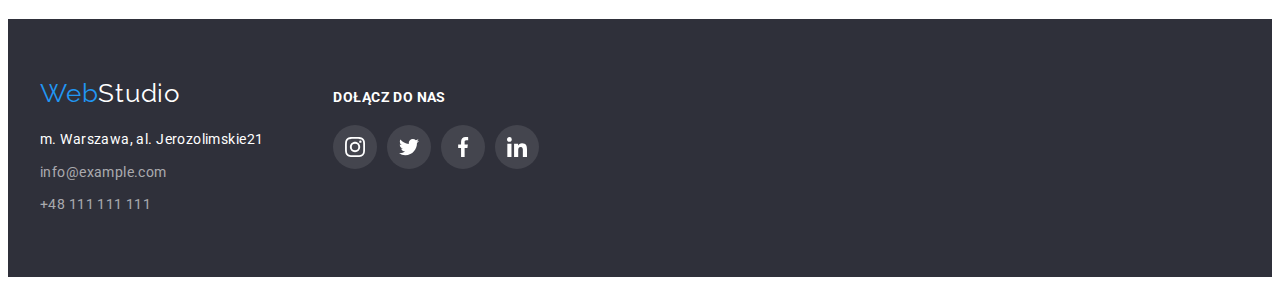
==== commit 2d3c3f24: "e" ====
--- a/portfolio.html
+++ b/portfolio.html
@@ -43,18 +43,15 @@
         <ul class="contact-list">
           <li class="list-item">
             <a class="links contacts" href="mailto:info@devstudio.com"
-              ><svg width="16" height="12">
+              ><svg class="icons-display" width="16" height="12">
                 <use href="./images/icons.svg#icon-envelope"></use></svg
               >info@devstudio.com</a
             >
           </li>
-          <li class="list-item">
+          <li class="list-item page">
             <a class="links contacts" href="tel:+48111111111"
-              ><svg width="16" height="12">
-                <use
-                  href="./images/icons.svg#icon-smartphone"
-                  class="contacts"
-                ></use></svg
+              ><svg class="icons-display" width="12" height="16">
+                <use href="./images/icons.svg#icon-smartphone"></use></svg
               >+48 111 111 111</a
             >
           </li>
@@ -93,14 +90,15 @@
             </li>
           </ul>
           <ul class="section-two">
-            <li class="secondary-item list-item">
+            <li class="secondary-item list-item"><a class="secondary-link">
               <img src="./images/IT1.jpg" alt="Laptop" width="370" />
               <div class="image-infos">
                 <h3 class="secondary-description">Technocrack</h3>
                 <p class="page-name">Marketing</p>
               </div>
-            </li>
-            <li class="secondary-item list-item">
+            </a>
+            </li>
+            <li class="secondary-item list-item"><a class="secondary-link">
               <img src="./images/IT2.jpg" alt="Koszykarze" width="370" />
               <div class="image-infos">
                 <h3 class="secondary-description">
@@ -108,29 +106,33 @@
                 </h3>
                 <p class="page-name">Dizajn</p>
               </div>
-            </li>
-            <li class="secondary-item list-item">
+            </a>
+            </li>
+            <li class="secondary-item list-item"><a class="secondary-link">
               <img src="./images/IT3.jpg" alt="Logo restauracji" width="370" />
               <div class="image-infos">
                 <h3 class="secondary-description">Restauracja Seafood</h3>
                 <p class="page-name">Aplikacja</p>
               </div>
-            </li>
-            <li class="secondary-item list-item">
+            </a>
+            </li>
+            <li class="secondary-item list-item"><a class="secondary-link">
               <img src="./images/IT4.jpg" alt="Słuchawki" width="370" />
               <div class="image-infos">
                 <h3 class="secondary-description">Projekt Prime</h3>
                 <p class="page-name">Marketing</p>
               </div>
-            </li>
-            <li class="secondary-item list-item">
+            </a>
+            </li>
+            <li class="secondary-item list-item"><a class="secondary-link">
               <img src="./images/IT5.jpg" alt="Pudełka" width="370" />
               <div class="image-infos">
                 <h3 class="secondary-description">Projekt Boxes</h3>
                 <p class="page-name">Aplikacja</p>
               </div>
-            </li>
-            <li class="secondary-item list-item">
+            </a>
+            </li>
+            <li class="secondary-item list-item"><a class="secondary-link">
               <img src="./images/IT6.jpg" alt="Monitor" width="370" />
               <div class="image-infos">
                 <h3 class="secondary-description">
@@ -138,8 +140,9 @@
                 </h3>
                 <p class="page-name">Strona internetowa</p>
               </div>
-            </li>
-            <li class="secondary-item list-item">
+            </a>
+            </li>
+            <li class="secondary-item list-item"><a class="secondary-link">
               <img
                 src="./images/IT7.jpg"
                 alt="Magazyn Limited Edition"
@@ -149,20 +152,23 @@
                 <h3 class="secondary-description">Magazyn Limited Edition</h3>
                 <p class="page-name">Dizajn</p>
               </div>
-            </li>
-            <li class="secondary-item list-item">
+            </a>
+            </li>
+            <li class="secondary-item list-item"><a class="secondary-link">
               <img src="./images/IT8.jpg" alt="Projekt metki" width="370" />
               <div class="image-infos">
                 <h3 class="secondary-description">Projekt LAB</h3>
                 <p class="page-name">Marketing</p>
               </div>
-            </li>
-            <li class="secondary-item list-item">
+            </a>
+            </li>
+            <li class="secondary-item list-item"><a class="secondary-link">
               <img src="./images/IT9.jpg" alt="Praca na laptopie" width="370" />
               <div class="image-infos">
                 <h3 class="secondary-description">Growing Business</h3>
                 <p class="page-name">Aplikacja</p>
               </div>
+            </a>
             </li>
           </ul>
         </div>
@@ -203,51 +209,33 @@
           <p class="join-us">Dołącz do nas</p>
           <ul class="list-item media-list">
             <li>
-              <a href="#"
-                ><svg width="44" height="44">
-                  <use href="./images/icons.svg#icon-instagram-2"></use>
-                  <circle
-                    r="100"
-                    fill="rgba(255, 255, 255, 0.1)"
-                    stroke="#2a2a2a"
-                    stroke-width="4"
-                  /></svg
+              <a  class="media-item" href="#"
+                ><svg
+                 
+                  width="20"
+                  height="20"
+                >
+                  <use href="./images/icons.svg#icon-instagram-2"></use></svg
               ></a>
             </li>
             <li>
-              <a href="#"
-                ><svg width="44" height="44">
+              <a class="media-item" href="#"
+                ><svg  width="20" height="20">
                   <use href="./images/icons.svg#icon-twitter-1"></use>
-                  <circle
-                    r="100"
-                    fill="rgba(255, 255, 255, 0.1)"
-                    stroke="#2a2a2a"
-                    stroke-width="4"
-                  /></svg
+             </a>
+            </li>
+            <li>
+              <a class="media-item" href="#"
+                ><svg  width="20" height="20">
+                  <use href="./images/icons.svg#icon-facebook-1"></use>
+                </svg
               ></a>
             </li>
             <li>
-              <a href="#"
-                ><svg width="44" height="44">
-                  <use href="./images/icons.svg#icon-facebook-1"></use>
-                  <circle
-                    r="100"
-                    fill="rgba(255, 255, 255, 0.1)"
-                    stroke="#2a2a2a"
-                    stroke-width="4"
-                  /></svg
-              ></a>
-            </li>
-            <li>
-              <a href="#"
-                ><svg width="44" height="44">
-                  <use href="./images/icons.svg#icon-linkedin-1"></use>
-                  <circle
-                    r="100"
-                    fill="rgba(255, 255, 255, 0.1)"
-                    stroke="#2a2a2a"
-                    stroke-width="4"
-                  /></svg
+              <a class="media-item" href="#"
+                ><svg  width="20" height="20"
+                  ><use href="./images/icons.svg#icon-linkedin-1"></use>
+               </svg
               ></a>
             </li>
           </ul>
--- a/css/styles.css
+++ b/css/styles.css
@@ -45,13 +45,13 @@
 }
 
 .contacts {
-  color: var(--paragraph-text-color, #757575);
+  color: var(--paragraph-text-color);
   font-family: var(--main-font, "Roboto", sans-serif);
   font-weight: 500;
   font-size: 14px;
   line-height: 1.1;
   letter-spacing: 0.02em;
-  flex-direction: row;
+  display: flex;
   align-items: center;
 }
 
@@ -102,6 +102,8 @@
 
 .list-item {
   list-style-type: none;
+  padding: 0;
+  margin: 0;
 }
 
 .item {
@@ -113,10 +115,20 @@
 }
 
 .main {
-  background-color: var(--background-footer-color, #21303a);
+  background-color: var(--background-footer-color);
   padding: 200px 0;
   text-align: center;
-  background-image: url(background-image.jpg);
+  background-image: linear-gradient(
+      to bottom,
+      rgba(47, 48, 58, 0.4),
+      rgba(0, 0, 0, 0.25)
+    ),
+    url(../images/background-image.jpg);
+  background-repeat: no-repeat;
+  background-size: cover;
+  max-width: 1600px;
+  height: 600px;
+  margin: 0 auto;
 }
 
 .main-header {
@@ -221,11 +233,10 @@
   line-height: 1.2;
   letter-spacing: 0.03em;
   text-align: center;
+  margin-bottom: 16px;
 }
 
 .image-infos {
-  flex-direction: column;
-  justify-content: space-evenly;
   padding: 20px 24px;
   border: 1px solid #eeeeee;
   border-top: 0;
@@ -307,11 +318,6 @@
   cursor: pointer;
 }
 
-.secondary-item:hover,
-.secondary-item:focus {
-  box-shadow: 0 4px 4px 0 rgba(0, 0, 0, 0.25);
-}
-
 .text {
   color: var(--main-text-color, #212121);
 }
@@ -319,6 +325,15 @@
 .text:hover,
 .text:focus {
   color: var(--secondary-text-color, #ffffff);
+}
+
+.secondary-link {
+  display: block;
+}
+
+.secondary-link:hover,
+.secondary-link:focus {
+  box-shadow: 0 4px 4px 0 rgba(0, 0, 0, 0.25);
 }
 
 .secondary-description {
@@ -426,48 +441,104 @@
 .icon {
   background-color: #f5f4fa;
   justify-content: center;
-  padding: 25px 100px;
-  gap: 30px;
+  align-items: center;
+  display: flex;
+  height: 120px;
   margin-bottom: 30px;
   border-radius: 4px;
 }
 
 .icons {
+  color: #afb1b8;
   display: flex;
   gap: 10px;
-}
-
-.icons:hover,
-.icons:focus {
-  color: var(--background-button-color, #2196f3);
+  justify-content: center;
+}
+
+.icons-display {
+  fill: currentColor;
+  margin-right: 10px;
 }
 
 .clients {
   display: flex;
-  justify-content: center;
-  align-content: center;
   gap: 30px;
+}
+
+.media {
+  display: flex;
+  align-items: baseline;
 }
 
 .join-us {
   color: #ffffff;
   text-transform: uppercase;
-
-  font-family: var(--main-font "Roboto", sans-serif);
-}
-
-.media {
-  display: flex;
+  margin-bottom: 20px;
+  font-weight: 700;
 }
 
 .social {
-  justify-content: center;
-  display: inline;
   margin-left: 70px;
 }
 
 .media-list {
   display: flex;
-  padding: 20px 0;
   gap: 10px;
 }
+
+.media-item {
+  border-radius: 50%;
+  background-color: rgba(255, 255, 255, 0.1);
+  fill: var(--secondary-text-color);
+  display: flex;
+  justify-content: center;
+  align-items: center;
+  width: 44px;
+  height: 44px;
+}
+
+.media-item:focus,
+.media-item:hover {
+  background-color: var(--secondary-font-color);
+}
+
+.client-icons {
+  fill: #afb1b8;
+}
+
+.client-icons:hover,
+.client-icons:focus {
+  fill: var(--secondary-font-color);
+}
+
+.link-svg {
+  display: flex;
+  justify-content: center;
+  align-items: center;
+  width: 44px;
+  height: 44px;
+  border-radius: 50%;
+  fill: currentColor;
+}
+
+.link-svg:hover,
+.link-svg:focus {
+  background-color: var(--secondary-font-color);
+  fill: var(--secondary-text-color);
+}
+
+.client-links {
+  display: flex;
+  justify-content: center;
+  align-items: center;
+  width: 170px;
+  height: 92px;
+  border-radius: 4px;
+  border: 1px solid currentColor;
+  color: #afb1b8;
+}
+
+.client-links:hover,
+.client-links:focus {
+  color: var(--secondary-font-color);
+}
